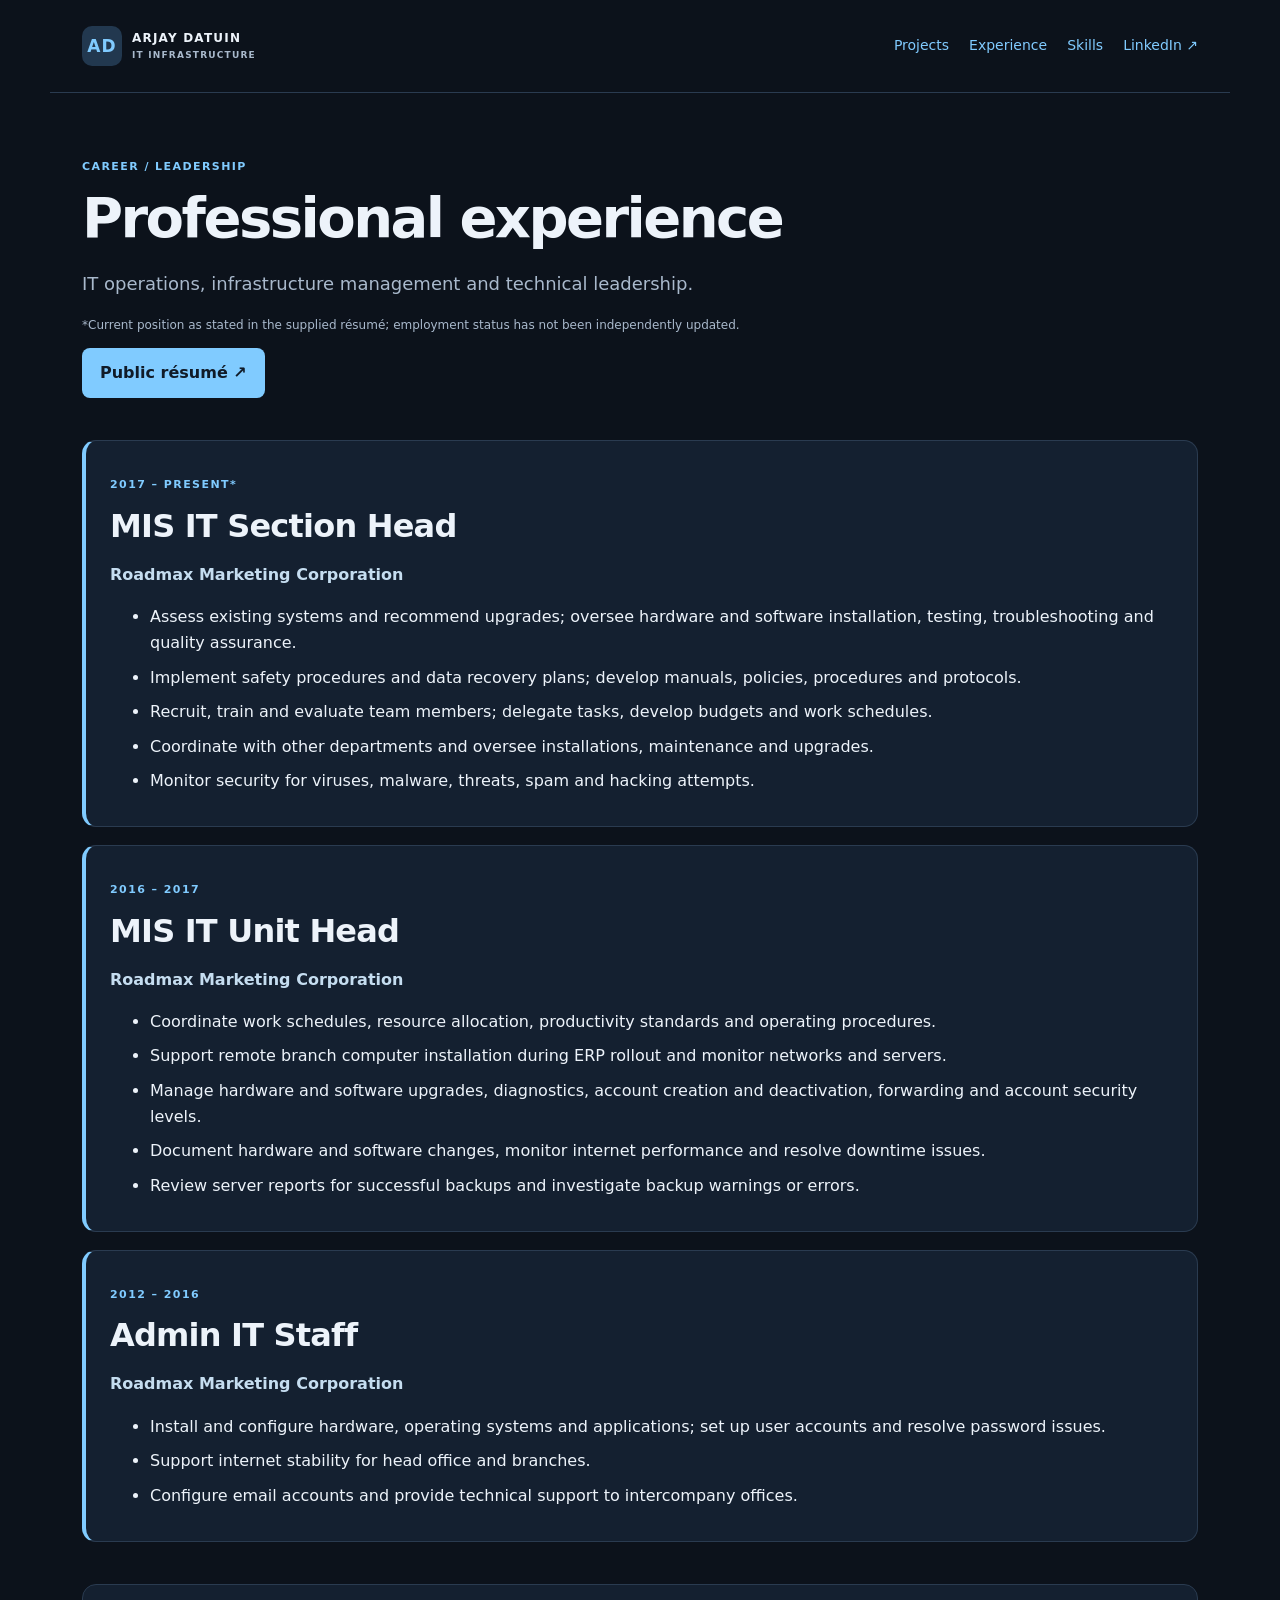
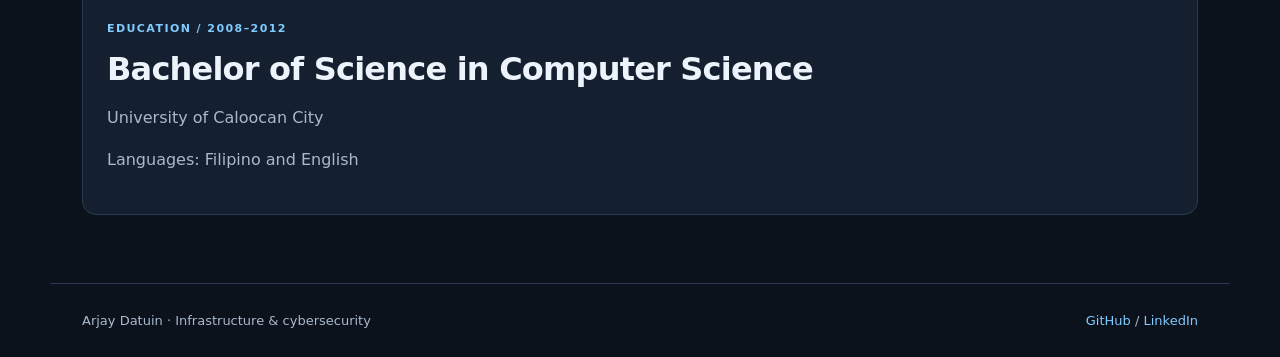
==== experience.html @ 802784c1 "Add files via upload" ====
<!doctype html><html lang="en"><head><meta charset="utf-8"><meta name="viewport" content="width=device-width,initial-scale=1"><meta name="description" content="Career &amp; experience — Arjay Datuin, IT infrastructure and cybersecurity portfolio"><title>Career &amp; experience | Arjay Datuin</title><link rel="stylesheet" href="style.css"></head><body><a class="skip" href="#main">Skip to content</a><header><a class="brand" href="index.html"><span class="monogram">AD</span> <span>ARJAY DATUIN<small> IT INFRASTRUCTURE</small></span></a><nav aria-label="Main navigation"><a href="index.html#projects">Projects</a><a href="experience.html">Experience</a><a href="skills.html">Skills</a><a href="https://www.linkedin.com/in/arjay-datuin-0473b1ba/">LinkedIn ↗</a></nav></header><main id="main"><section class="case-hero"><p class="eyebrow">CAREER / LEADERSHIP</p><h1>Professional experience</h1><p class="lead">IT operations, infrastructure management and technical leadership.</p><p class="fine">*Current position as stated in the supplied résumé; employment status has not been independently updated.</p><a class="button" href="resume.html">Public résumé ↗</a></section><section class="timeline"><article class="role"><p class="eyebrow">2017 – Present*</p><h2>MIS IT Section Head</h2><p class="company">Roadmax Marketing Corporation</p><ul><li>Assess existing systems and recommend upgrades; oversee hardware and software installation, testing, troubleshooting and quality assurance.</li><li>Implement safety procedures and data recovery plans; develop manuals, policies, procedures and protocols.</li><li>Recruit, train and evaluate team members; delegate tasks, develop budgets and work schedules.</li><li>Coordinate with other departments and oversee installations, maintenance and upgrades.</li><li>Monitor security for viruses, malware, threats, spam and hacking attempts.</li></ul></article><article class="role"><p class="eyebrow">2016 – 2017</p><h2>MIS IT Unit Head</h2><p class="company">Roadmax Marketing Corporation</p><ul><li>Coordinate work schedules, resource allocation, productivity standards and operating procedures.</li><li>Support remote branch computer installation during ERP rollout and monitor networks and servers.</li><li>Manage hardware and software upgrades, diagnostics, account creation and deactivation, forwarding and account security levels.</li><li>Document hardware and software changes, monitor internet performance and resolve downtime issues.</li><li>Review server reports for successful backups and investigate backup warnings or errors.</li></ul></article><article class="role"><p class="eyebrow">2012 – 2016</p><h2>Admin IT Staff</h2><p class="company">Roadmax Marketing Corporation</p><ul><li>Install and configure hardware, operating systems and applications; set up user accounts and resolve password issues.</li><li>Support internet stability for head office and branches.</li><li>Configure email accounts and provide technical support to intercompany offices.</li></ul></article></section><section class="panel"><p class="eyebrow">EDUCATION / 2008–2012</p><h2>Bachelor of Science in Computer Science</h2><p>University of Caloocan City</p><p>Languages: Filipino and English</p></section></main><footer><span>Arjay Datuin · Infrastructure &amp; cybersecurity</span><span><a href="https://github.com/arbdatuin">GitHub</a> / <a href="https://www.linkedin.com/in/arjay-datuin-0473b1ba/">LinkedIn</a></span></footer></body></html>
---- style.css ----
:root{color-scheme:dark;--bg:#0c121b;--panel:#142030;--line:#2a3b50;--text:#edf3fa;--muted:#a9b9cc;--accent:#80cbff}*{box-sizing:border-box}html{scroll-behavior:smooth}body{margin:0;background:var(--bg);color:var(--text);font:16px/1.65 system-ui,-apple-system,BlinkMacSystemFont,"Segoe UI",sans-serif}header,main,footer{max-width:1180px;margin:auto;padding:26px 32px}header{display:flex;justify-content:space-between;align-items:center;gap:16px;border-bottom:1px solid var(--line)}.brand{display:flex;align-items:center;gap:10px;color:var(--text);font-size:12px;font-weight:760;letter-spacing:.1em}.brand small{display:block;color:var(--muted);font-size:9px}.monogram{display:grid;place-items:center;width:40px;height:40px;background:#22384f;border-radius:10px;color:var(--accent);font-size:17px}nav{display:flex;gap:20px;flex-wrap:wrap;font-size:14px}a{color:var(--accent);text-decoration:none}a:hover{text-decoration:underline}a:focus-visible,button:focus-visible{outline:2px solid var(--accent);outline-offset:4px}.skip{position:absolute;top:-70px;left:10px;background:var(--panel);padding:10px}.skip:focus{top:10px}.hero{display:grid;grid-template-columns:1.7fr 1fr;gap:40px;align-items:center;padding:60px 0 30px}.hero-aside{border:1px solid var(--line);padding:25px;border-radius:18px;background:linear-gradient(145deg,#192d42,#101b28)}.hero-num{font-size:43px;line-height:1.2;color:var(--accent);font-weight:700;padding:15px 0;border-bottom:1px solid var(--line)}.hero-num span{display:block;font-size:13px;color:var(--muted);font-weight:400;margin:5px 0}.eyebrow,.kicker{font-size:11px;font-weight:750;letter-spacing:.13em;text-transform:uppercase;color:var(--accent)}.dot{display:inline-block;width:8px;height:8px;background:#80cbff;border-radius:100%;margin-right:5px}h1{font-size:clamp(38px,6vw,76px);line-height:1.08;letter-spacing:-.045em;margin:12px 0 20px}.case-hero h1{font-size:clamp(36px,5vw,56px)}h2{font-size:clamp(24px,3vw,32px);line-height:1.25;letter-spacing:-.025em;margin:10px 0 15px}.hero h2{font-weight:520;color:#dce6f1;font-size:clamp(20px,3vw,28px)}h3{font-size:21px;line-height:1.28;margin:12px 0}p{color:var(--muted)}.lead{font-size:18px;max-width:760px}.accent{color:var(--accent)}.actions{display:flex;gap:16px;align-items:center;flex-wrap:wrap;margin-top:25px}.button{display:inline-block;border:0;cursor:pointer;background:var(--accent);color:#101b28;padding:12px 18px;border-radius:8px;font:inherit;font-weight:700}.secondary{padding:10px 0}.section-heading{display:flex;justify-content:space-between;gap:24px;align-items:end;border-top:1px solid var(--line);padding-top:24px}.section-heading>p{max-width:340px}.grid{display:grid;grid-template-columns:repeat(auto-fit,minmax(min(100%,290px),1fr));gap:16px}.project-grid{grid-template-columns:repeat(3,minmax(0,1fr));margin-top:18px}.project,article,.panel{background:var(--panel);border:1px solid var(--line);border-radius:14px;padding:24px}.project{display:flex;flex-direction:column;align-items:flex-start}.project-top{display:flex;align-items:center;gap:12px}.number{color:var(--accent);font-size:28px;font-weight:650}.project-link{font-weight:650}.project .project-link{margin-top:auto;border-top:1px solid var(--line);padding-top:14px;width:100%;display:flex;justify-content:space-between}.tags{display:flex;flex-wrap:wrap;gap:8px}.tags span{background:#1c2e42;border:1px solid #35506b;color:#c5ddf0;padding:5px 10px;border-radius:20px;font-size:13px}.fine{font-size:12px;color:var(--muted)}section{margin-bottom:42px}.split{display:grid;grid-template-columns:1fr 1fr;gap:24px;align-items:center}.contact{border-top:1px solid var(--line);display:flex;justify-content:space-between;align-items:center;gap:20px;padding-top:24px}.case-hero{padding-top:28px}.timeline{display:grid;gap:18px}.role{border-left:4px solid var(--accent)}.company{font-weight:650;color:#c5ddf0}.role ul,li{margin:8px 0}img{max-width:100%;height:auto;border-radius:10px}.notice{border-left:3px solid var(--accent);padding-left:16px}.metrics{display:grid;grid-template-columns:repeat(auto-fit,minmax(140px,1fr));gap:12px;margin:24px 0}.metrics div{border:1px solid var(--line);border-radius:10px;padding:16px;background:#101a28}.metrics strong{display:block;color:var(--accent);font-size:clamp(22px,4vw,32px);line-height:1.25}.metrics small{color:var(--muted)}footer{border-top:1px solid var(--line);display:flex;justify-content:space-between;flex-wrap:wrap;gap:12px;color:var(--muted);font-size:13px}table{width:100%;border-collapse:collapse}td,th{padding:10px;text-align:left;border-bottom:1px solid var(--line)}@media(max-width:850px){.hero,.split{grid-template-columns:1fr}.hero{gap:16px;padding-top:30px}.project-grid{grid-template-columns:repeat(2,minmax(0,1fr))}.section-heading,.contact{display:block}}@media(max-width:580px){header,main,footer{padding:18px}header{align-items:flex-start;flex-direction:column}nav{gap:14px}.project-grid{grid-template-columns:1fr}.hero-aside{padding:18px}.hero-num{font-size:34px}section{margin-bottom:30px}}@media print{body{background:white;color:#111;font-size:11pt}p,.fine,.company,.eyebrow{color:#333}header,footer,button,.skip{display:none}main{padding:0;max-width:100%}.role,.panel,article{background:white;border:1px solid #ccc;break-inside:avoid;padding:12px}section{margin-bottom:16px}h1{font-size:30pt}h2{font-size:18pt}a{color:#111}}
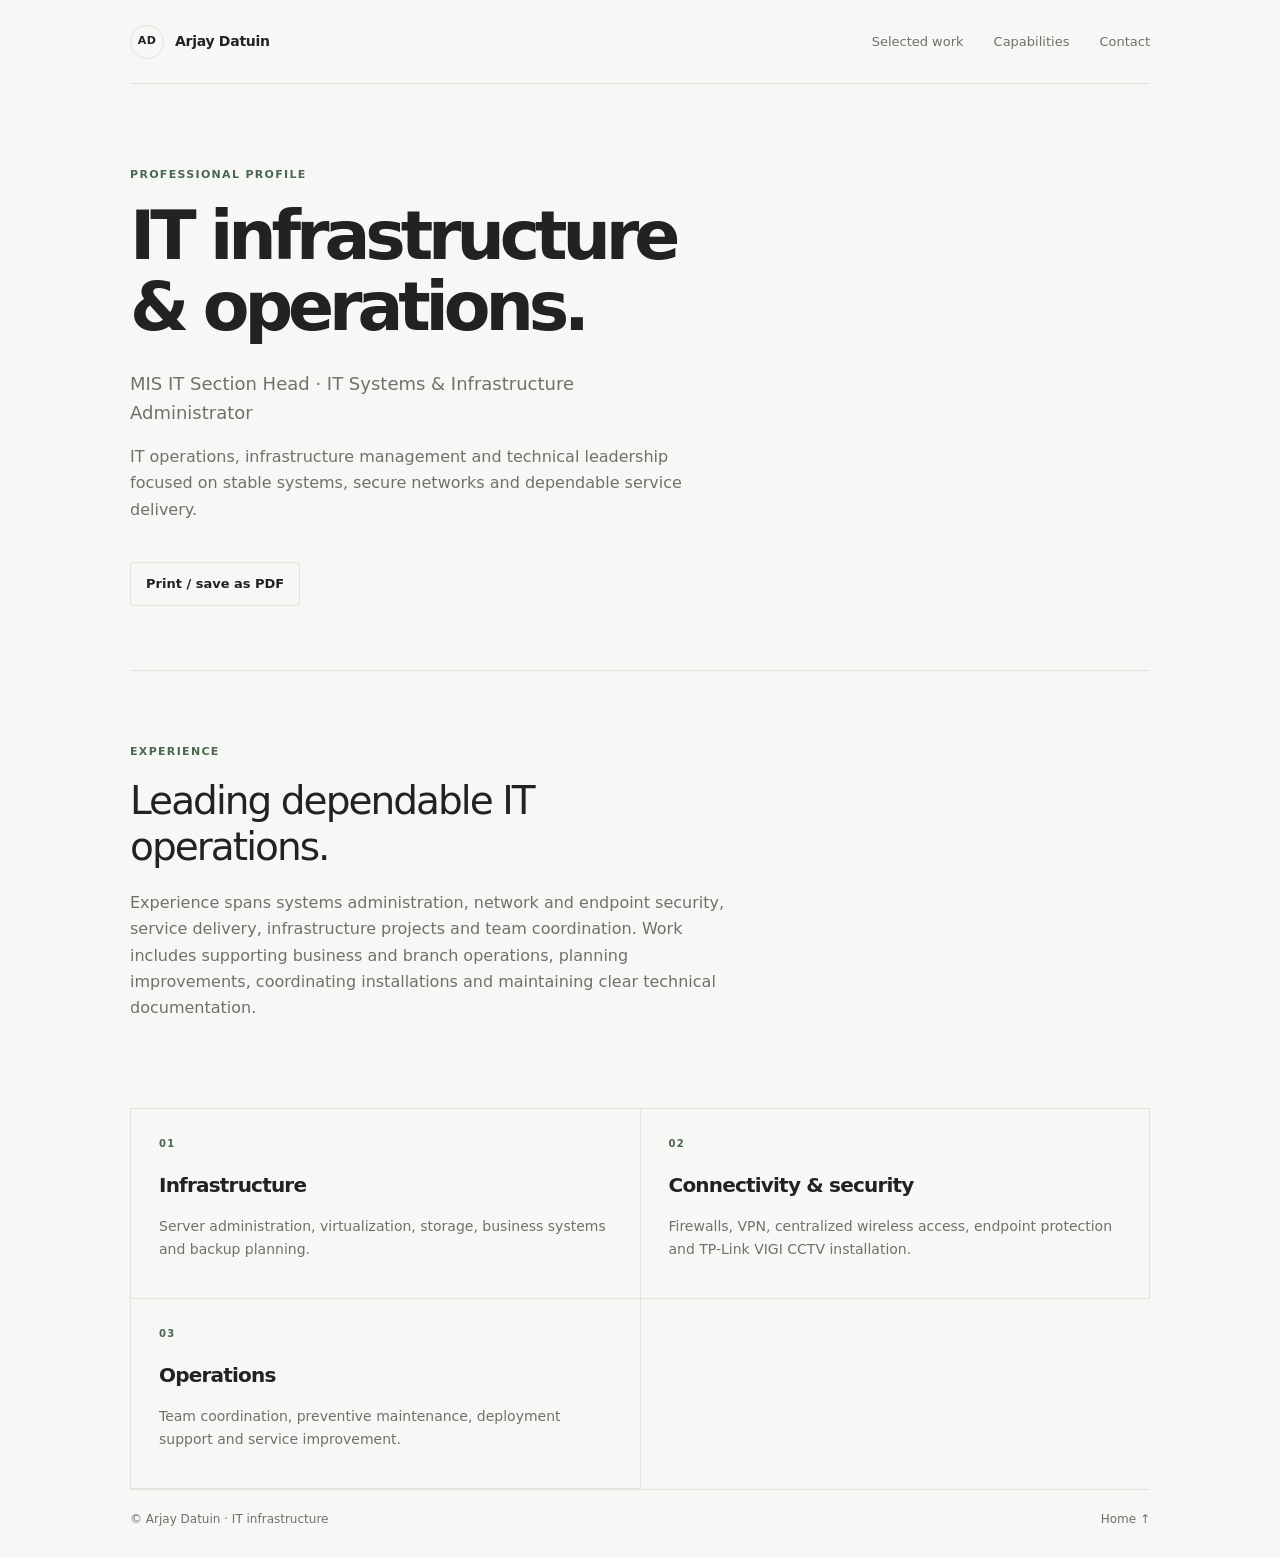
==== commit 1b3174c7: "Make portfolio minimalist and add Omada and VIGI capabilities" ====
--- a/experience.html
+++ b/experience.html
@@ -1 +1,19 @@
-<!doctype html><html lang="en"><head><meta charset="utf-8"><meta name="viewport" content="width=device-width,initial-scale=1"><meta name="description" content="Career &amp; experience — Arjay Datuin, IT infrastructure and cybersecurity portfolio"><title>Career &amp; experience | Arjay Datuin</title><link rel="stylesheet" href="style.css"></head><body><a class="skip" href="#main">Skip to content</a><header><a class="brand" href="index.html"><span class="monogram">AD</span> <span>ARJAY DATUIN<small> IT INFRASTRUCTURE</small></span></a><nav aria-label="Main navigation"><a href="index.html#projects">Projects</a><a href="experience.html">Experience</a><a href="skills.html">Skills</a><a href="https://www.linkedin.com/in/arjay-datuin-0473b1ba/">LinkedIn ↗</a></nav></header><main id="main"><section class="case-hero"><p class="eyebrow">CAREER / LEADERSHIP</p><h1>Professional experience</h1><p class="lead">IT operations, infrastructure management and technical leadership.</p><p class="fine">*Current position as stated in the supplied résumé; employment status has not been independently updated.</p><a class="button" href="resume.html">Public résumé ↗</a></section><section class="timeline"><article class="role"><p class="eyebrow">2017 – Present*</p><h2>MIS IT Section Head</h2><p class="company">Roadmax Marketing Corporation</p><ul><li>Assess existing systems and recommend upgrades; oversee hardware and software installation, testing, troubleshooting and quality assurance.</li><li>Implement safety procedures and data recovery plans; develop manuals, policies, procedures and protocols.</li><li>Recruit, train and evaluate team members; delegate tasks, develop budgets and work schedules.</li><li>Coordinate with other departments and oversee installations, maintenance and upgrades.</li><li>Monitor security for viruses, malware, threats, spam and hacking attempts.</li></ul></article><article class="role"><p class="eyebrow">2016 – 2017</p><h2>MIS IT Unit Head</h2><p class="company">Roadmax Marketing Corporation</p><ul><li>Coordinate work schedules, resource allocation, productivity standards and operating procedures.</li><li>Support remote branch computer installation during ERP rollout and monitor networks and servers.</li><li>Manage hardware and software upgrades, diagnostics, account creation and deactivation, forwarding and account security levels.</li><li>Document hardware and software changes, monitor internet performance and resolve downtime issues.</li><li>Review server reports for successful backups and investigate backup warnings or errors.</li></ul></article><article class="role"><p class="eyebrow">2012 – 2016</p><h2>Admin IT Staff</h2><p class="company">Roadmax Marketing Corporation</p><ul><li>Install and configure hardware, operating systems and applications; set up user accounts and resolve password issues.</li><li>Support internet stability for head office and branches.</li><li>Configure email accounts and provide technical support to intercompany offices.</li></ul></article></section><section class="panel"><p class="eyebrow">EDUCATION / 2008–2012</p><h2>Bachelor of Science in Computer Science</h2><p>University of Caloocan City</p><p>Languages: Filipino and English</p></section></main><footer><span>Arjay Datuin · Infrastructure &amp; cybersecurity</span><span><a href="https://github.com/arbdatuin">GitHub</a> / <a href="https://www.linkedin.com/in/arjay-datuin-0473b1ba/">LinkedIn</a></span></footer></body></html>+<!doctype html>
+<html lang="en">
+<head>
+  <meta charset="utf-8">
+  <meta name="viewport" content="width=device-width, initial-scale=1">
+  <meta name="description" content="Professional profile of Arjay Datuin, IT infrastructure and operations leader.">
+  <title>Professional Profile — Arjay Datuin</title>
+  <link rel="stylesheet" href="style.css">
+</head>
+<body>
+  <header class="site-header"><a class="brand" href="index.html"><span class="brand-mark">AD</span><span>Arjay Datuin</span></a><nav aria-label="Main navigation"><a href="index.html#work">Selected work</a><a href="skills.html">Capabilities</a><a href="index.html#contact">Contact</a></nav></header>
+  <main id="main">
+    <section class="intro compact-intro"><p class="eyebrow">Professional profile</p><h1>IT infrastructure<br>&amp; operations.</h1><p class="intro-copy">MIS IT Section Head · IT Systems &amp; Infrastructure Administrator</p><p class="profile-copy">IT operations, infrastructure management and technical leadership focused on stable systems, secure networks and dependable service delivery.</p><a class="button" href="javascript:window.print()">Print / save as PDF</a></section>
+    <section class="about-section"><p class="eyebrow">Experience</p><h2>Leading dependable IT operations.</h2><p>Experience spans systems administration, network and endpoint security, service delivery, infrastructure projects and team coordination. Work includes supporting business and branch operations, planning improvements, coordinating installations and maintaining clear technical documentation.</p></section>
+    <section class="capability-grid" aria-label="Areas of focus"><article class="capability"><p class="eyebrow">01</p><h2>Infrastructure</h2><p>Server administration, virtualization, storage, business systems and backup planning.</p></article><article class="capability"><p class="eyebrow">02</p><h2>Connectivity &amp; security</h2><p>Firewalls, VPN, centralized wireless access, endpoint protection and TP-Link VIGI CCTV installation.</p></article><article class="capability"><p class="eyebrow">03</p><h2>Operations</h2><p>Team coordination, preventive maintenance, deployment support and service improvement.</p></article></section>
+  </main>
+  <footer><span>© Arjay Datuin · IT infrastructure</span><a href="index.html">Home ↑</a></footer>
+</body>
+</html>
--- a/style.css
+++ b/style.css
@@ -1 +1 @@
-:root{color-scheme:dark;--bg:#0c121b;--panel:#142030;--line:#2a3b50;--text:#edf3fa;--muted:#a9b9cc;--accent:#80cbff}*{box-sizing:border-box}html{scroll-behavior:smooth}body{margin:0;background:var(--bg);color:var(--text);font:16px/1.65 system-ui,-apple-system,BlinkMacSystemFont,"Segoe UI",sans-serif}header,main,footer{max-width:1180px;margin:auto;padding:26px 32px}header{display:flex;justify-content:space-between;align-items:center;gap:16px;border-bottom:1px solid var(--line)}.brand{display:flex;align-items:center;gap:10px;color:var(--text);font-size:12px;font-weight:760;letter-spacing:.1em}.brand small{display:block;color:var(--muted);font-size:9px}.monogram{display:grid;place-items:center;width:40px;height:40px;background:#22384f;border-radius:10px;color:var(--accent);font-size:17px}nav{display:flex;gap:20px;flex-wrap:wrap;font-size:14px}a{color:var(--accent);text-decoration:none}a:hover{text-decoration:underline}a:focus-visible,button:focus-visible{outline:2px solid var(--accent);outline-offset:4px}.skip{position:absolute;top:-70px;left:10px;background:var(--panel);padding:10px}.skip:focus{top:10px}.hero{display:grid;grid-template-columns:1.7fr 1fr;gap:40px;align-items:center;padding:60px 0 30px}.hero-aside{border:1px solid var(--line);padding:25px;border-radius:18px;background:linear-gradient(145deg,#192d42,#101b28)}.hero-num{font-size:43px;line-height:1.2;color:var(--accent);font-weight:700;padding:15px 0;border-bottom:1px solid var(--line)}.hero-num span{display:block;font-size:13px;color:var(--muted);font-weight:400;margin:5px 0}.eyebrow,.kicker{font-size:11px;font-weight:750;letter-spacing:.13em;text-transform:uppercase;color:var(--accent)}.dot{display:inline-block;width:8px;height:8px;background:#80cbff;border-radius:100%;margin-right:5px}h1{font-size:clamp(38px,6vw,76px);line-height:1.08;letter-spacing:-.045em;margin:12px 0 20px}.case-hero h1{font-size:clamp(36px,5vw,56px)}h2{font-size:clamp(24px,3vw,32px);line-height:1.25;letter-spacing:-.025em;margin:10px 0 15px}.hero h2{font-weight:520;color:#dce6f1;font-size:clamp(20px,3vw,28px)}h3{font-size:21px;line-height:1.28;margin:12px 0}p{color:var(--muted)}.lead{font-size:18px;max-width:760px}.accent{color:var(--accent)}.actions{display:flex;gap:16px;align-items:center;flex-wrap:wrap;margin-top:25px}.button{display:inline-block;border:0;cursor:pointer;background:var(--accent);color:#101b28;padding:12px 18px;border-radius:8px;font:inherit;font-weight:700}.secondary{padding:10px 0}.section-heading{display:flex;justify-content:space-between;gap:24px;align-items:end;border-top:1px solid var(--line);padding-top:24px}.section-heading>p{max-width:340px}.grid{display:grid;grid-template-columns:repeat(auto-fit,minmax(min(100%,290px),1fr));gap:16px}.project-grid{grid-template-columns:repeat(3,minmax(0,1fr));margin-top:18px}.project,article,.panel{background:var(--panel);border:1px solid var(--line);border-radius:14px;padding:24px}.project{display:flex;flex-direction:column;align-items:flex-start}.project-top{display:flex;align-items:center;gap:12px}.number{color:var(--accent);font-size:28px;font-weight:650}.project-link{font-weight:650}.project .project-link{margin-top:auto;border-top:1px solid var(--line);padding-top:14px;width:100%;display:flex;justify-content:space-between}.tags{display:flex;flex-wrap:wrap;gap:8px}.tags span{background:#1c2e42;border:1px solid #35506b;color:#c5ddf0;padding:5px 10px;border-radius:20px;font-size:13px}.fine{font-size:12px;color:var(--muted)}section{margin-bottom:42px}.split{display:grid;grid-template-columns:1fr 1fr;gap:24px;align-items:center}.contact{border-top:1px solid var(--line);display:flex;justify-content:space-between;align-items:center;gap:20px;padding-top:24px}.case-hero{padding-top:28px}.timeline{display:grid;gap:18px}.role{border-left:4px solid var(--accent)}.company{font-weight:650;color:#c5ddf0}.role ul,li{margin:8px 0}img{max-width:100%;height:auto;border-radius:10px}.notice{border-left:3px solid var(--accent);padding-left:16px}.metrics{display:grid;grid-template-columns:repeat(auto-fit,minmax(140px,1fr));gap:12px;margin:24px 0}.metrics div{border:1px solid var(--line);border-radius:10px;padding:16px;background:#101a28}.metrics strong{display:block;color:var(--accent);font-size:clamp(22px,4vw,32px);line-height:1.25}.metrics small{color:var(--muted)}footer{border-top:1px solid var(--line);display:flex;justify-content:space-between;flex-wrap:wrap;gap:12px;color:var(--muted);font-size:13px}table{width:100%;border-collapse:collapse}td,th{padding:10px;text-align:left;border-bottom:1px solid var(--line)}@media(max-width:850px){.hero,.split{grid-template-columns:1fr}.hero{gap:16px;padding-top:30px}.project-grid{grid-template-columns:repeat(2,minmax(0,1fr))}.section-heading,.contact{display:block}}@media(max-width:580px){header,main,footer{padding:18px}header{align-items:flex-start;flex-direction:column}nav{gap:14px}.project-grid{grid-template-columns:1fr}.hero-aside{padding:18px}.hero-num{font-size:34px}section{margin-bottom:30px}}@media print{body{background:white;color:#111;font-size:11pt}p,.fine,.company,.eyebrow{color:#333}header,footer,button,.skip{display:none}main{padding:0;max-width:100%}.role,.panel,article{background:white;border:1px solid #ccc;break-inside:avoid;padding:12px}section{margin-bottom:16px}h1{font-size:30pt}h2{font-size:18pt}a{color:#111}}+:root{color-scheme:light;--bg:#f7f7f5;--surface:#fff;--text:#20231f;--muted:#6d726b;--line:#e1e3dc;--accent:#4b684f;--width:1020px}*{box-sizing:border-box}html{scroll-behavior:smooth;scroll-padding-top:28px}body{margin:0;background:var(--bg);color:var(--text);font:16px/1.65 system-ui,-apple-system,BlinkMacSystemFont,"Segoe UI",sans-serif;-webkit-font-smoothing:antialiased}a{color:inherit;text-decoration:none}a:hover{color:var(--accent)}a:focus-visible,button:focus-visible{outline:2px solid var(--accent);outline-offset:4px}.site-header,main,footer{width:min(var(--width),calc(100% - 64px));margin-inline:auto}.site-header{min-height:84px;display:flex;align-items:center;justify-content:space-between;gap:24px;border-bottom:1px solid var(--line)}.brand{display:flex;align-items:center;gap:11px;font-size:14px;font-weight:650;letter-spacing:-.02em}.brand-mark{display:grid;place-items:center;width:34px;height:34px;border:1px solid var(--line);border-radius:50%;font-size:11px;letter-spacing:.03em}.site-header nav{display:flex;align-items:center;gap:30px;font-size:13px;color:var(--muted)}.site-header nav a[aria-current=page]{color:var(--text)}.intro{padding:105px 0 116px;max-width:780px}.eyebrow{margin:0 0 17px;color:var(--accent);font-size:11px;font-weight:650;letter-spacing:.12em;text-transform:uppercase}.intro h1{margin:0;font-size:clamp(48px,8vw,82px);font-weight:550;letter-spacing:-.075em;line-height:1.04}.intro-copy{max-width:540px;margin:26px 0 0;color:var(--muted);font-size:18px;line-height:1.65}.text-link{display:inline-flex;gap:12px;align-items:center;margin-top:27px;font-size:14px;font-weight:600}.text-link span,.contact-links span{color:var(--accent)}.work-section{padding:38px 0 88px;border-top:1px solid var(--line)}.section-heading{display:grid;grid-template-columns:1fr 2fr;gap:24px;align-items:start;margin-bottom:25px}.section-heading .eyebrow{margin-top:11px}.section-heading h2,.about-section h2,.contact-section h2{max-width:560px;margin:0;font-size:clamp(27px,4vw,39px);font-weight:520;letter-spacing:-.05em;line-height:1.18}.work-list{border-top:1px solid var(--line)}.work-item{display:grid;grid-template-columns:1fr 2fr;gap:24px;padding:24px 0;border-bottom:1px solid var(--line)}.work-index{padding-top:4px;color:#969b91;font-size:12px;font-variant-numeric:tabular-nums}.work-item h3{margin:0 0 5px;font-size:17px;font-weight:620;letter-spacing:-.025em}.work-item p{margin:0;color:var(--muted);font-size:14px}.work-item .work-tags{margin-top:9px;color:var(--accent);font-size:12px}.about-section{padding:72px 0 86px;border-top:1px solid var(--line)}.about-section>p:not(.eyebrow){max-width:620px;margin:20px 0 0;color:var(--muted)}.contact-section{display:flex;justify-content:space-between;align-items:end;gap:32px;padding:36px 0 70px;border-top:1px solid var(--line)}.contact-section h2{font-size:32px}.contact-links{display:flex;gap:25px;font-size:14px;font-weight:550}.contact-links a{white-space:nowrap}footer{display:flex;justify-content:space-between;gap:16px;padding:20px 0 28px;border-top:1px solid var(--line);color:var(--muted);font-size:12px}.compact-intro{padding:82px 0 64px}.compact-intro h1{font-size:clamp(46px,7vw,68px)}.profile-copy{max-width:600px;color:var(--muted)}.button{display:inline-block;margin-top:23px;padding:10px 15px;border:1px solid var(--line);border-radius:4px;background:transparent;color:var(--text);font:inherit;font-size:13px;font-weight:600;cursor:pointer}.button:hover{border-color:var(--accent);color:var(--accent)}.capability-grid{display:grid;grid-template-columns:repeat(2,minmax(0,1fr));border-top:1px solid var(--line);border-left:1px solid var(--line)}.capability{min-height:190px;padding:27px 28px;border-right:1px solid var(--line);border-bottom:1px solid var(--line)}.capability .eyebrow{font-size:10px}.capability h2{margin:0 0 13px;font-size:20px;font-weight:570;letter-spacing:-.04em}.capability ul{margin:0;padding:0;list-style:none;color:var(--muted);font-size:14px}.capability li+li{margin-top:7px}.capability>p:not(.eyebrow){margin:0;color:var(--muted);font-size:14px}.capability-grid+.about-section{margin-top:72px}.print-page .capability-grid{margin-bottom:70px}@media(max-width:680px){.site-header,main,footer{width:calc(100% - 40px)}.site-header{min-height:72px;align-items:flex-start;padding:18px 0;flex-direction:column;gap:15px}.site-header nav{gap:20px;flex-wrap:wrap;font-size:12px}.intro{padding:78px 0 86px}.intro-copy{font-size:16px}.section-heading,.work-item{grid-template-columns:1fr;gap:8px}.section-heading{margin-bottom:20px}.section-heading .eyebrow{margin:0}.work-item{padding:20px 0}.work-index{padding:0}.about-section{padding:54px 0 62px}.contact-section{align-items:flex-start;flex-direction:column;padding-bottom:48px}.contact-links{flex-wrap:wrap}.capability-grid{grid-template-columns:1fr}.capability{min-height:0;padding:23px 20px}.compact-intro{padding:64px 0 52px}footer{font-size:11px}}@media print{body{background:#fff;font-size:11pt}.site-header,footer,.button{display:none!important}.site-header,main{width:100%}.intro{padding:0 0 22px}.intro h1{font-size:32pt}.intro-copy{margin-top:10px}.about-section{padding:20px 0}.capability-grid{grid-template-columns:repeat(2,1fr)}.capability{min-height:0;padding:14px}.contact-section{padding:18px 0}.work-item,.capability{break-inside:avoid}}
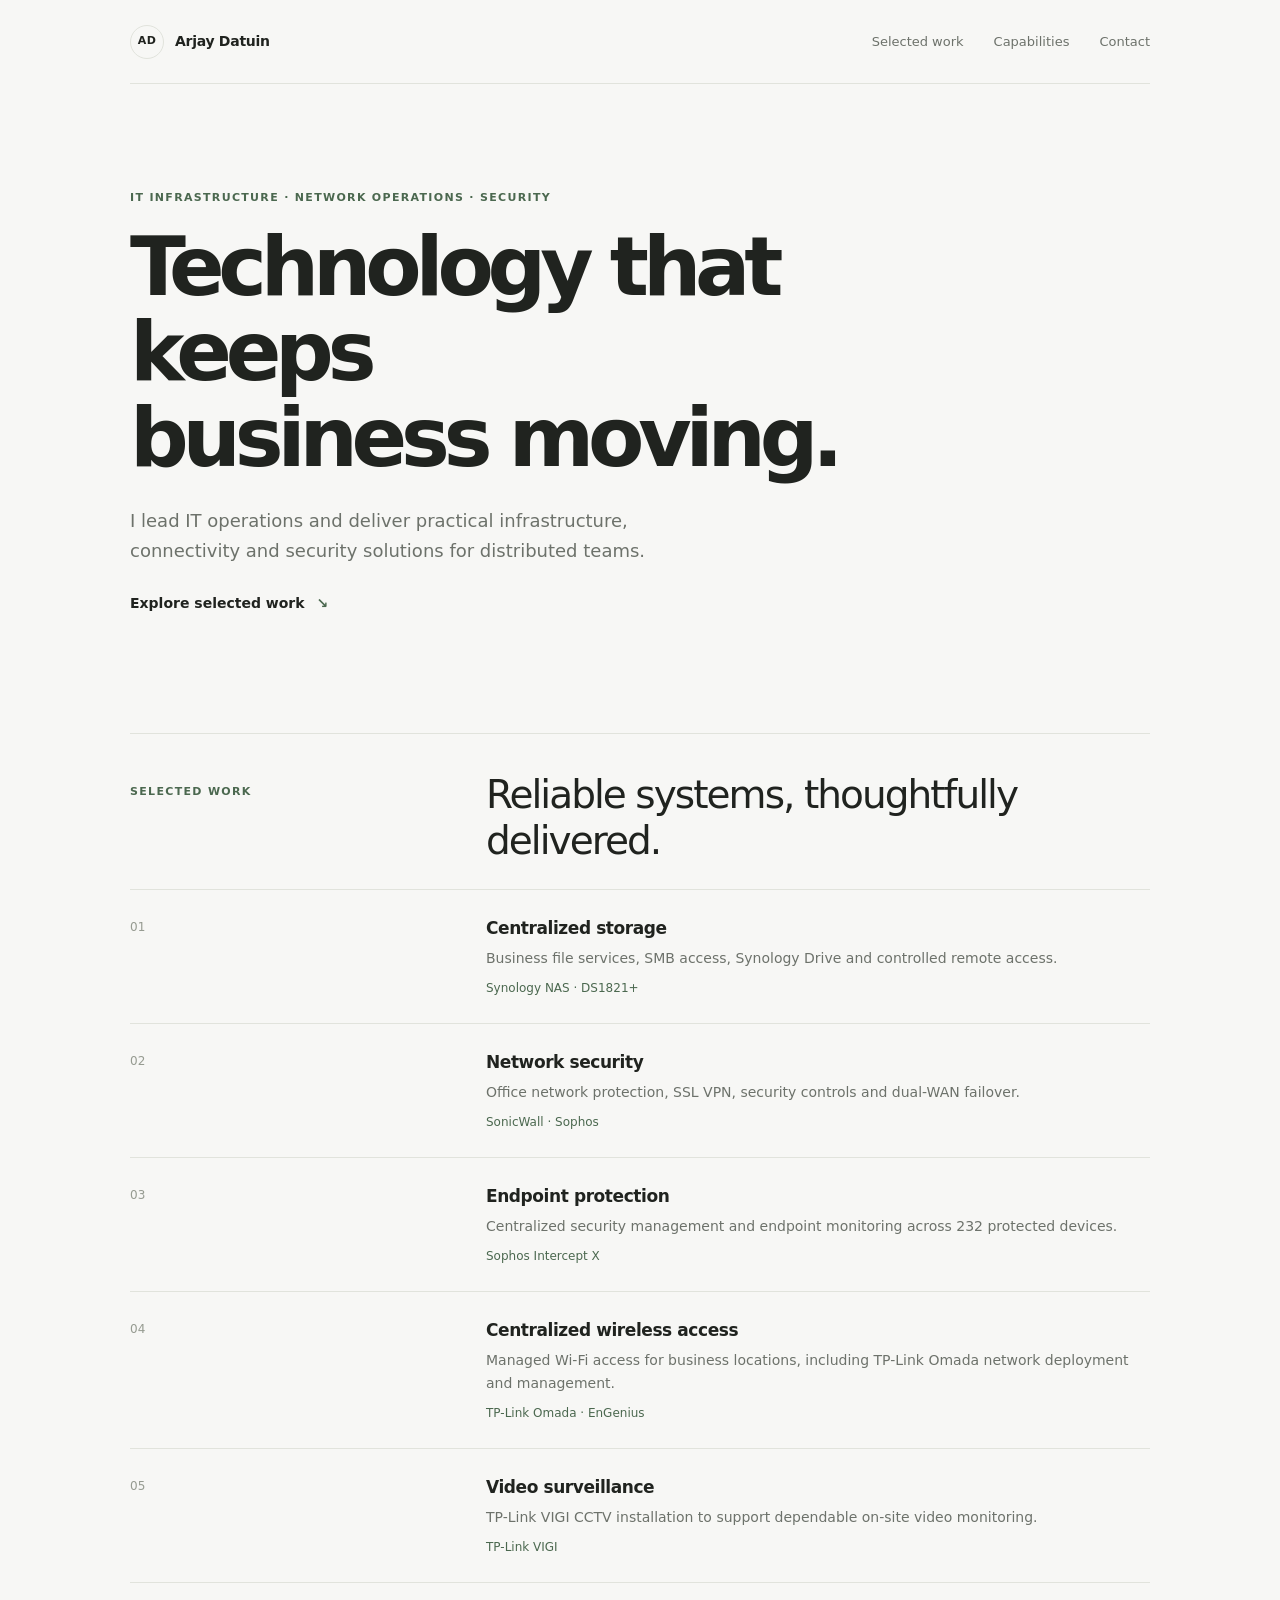
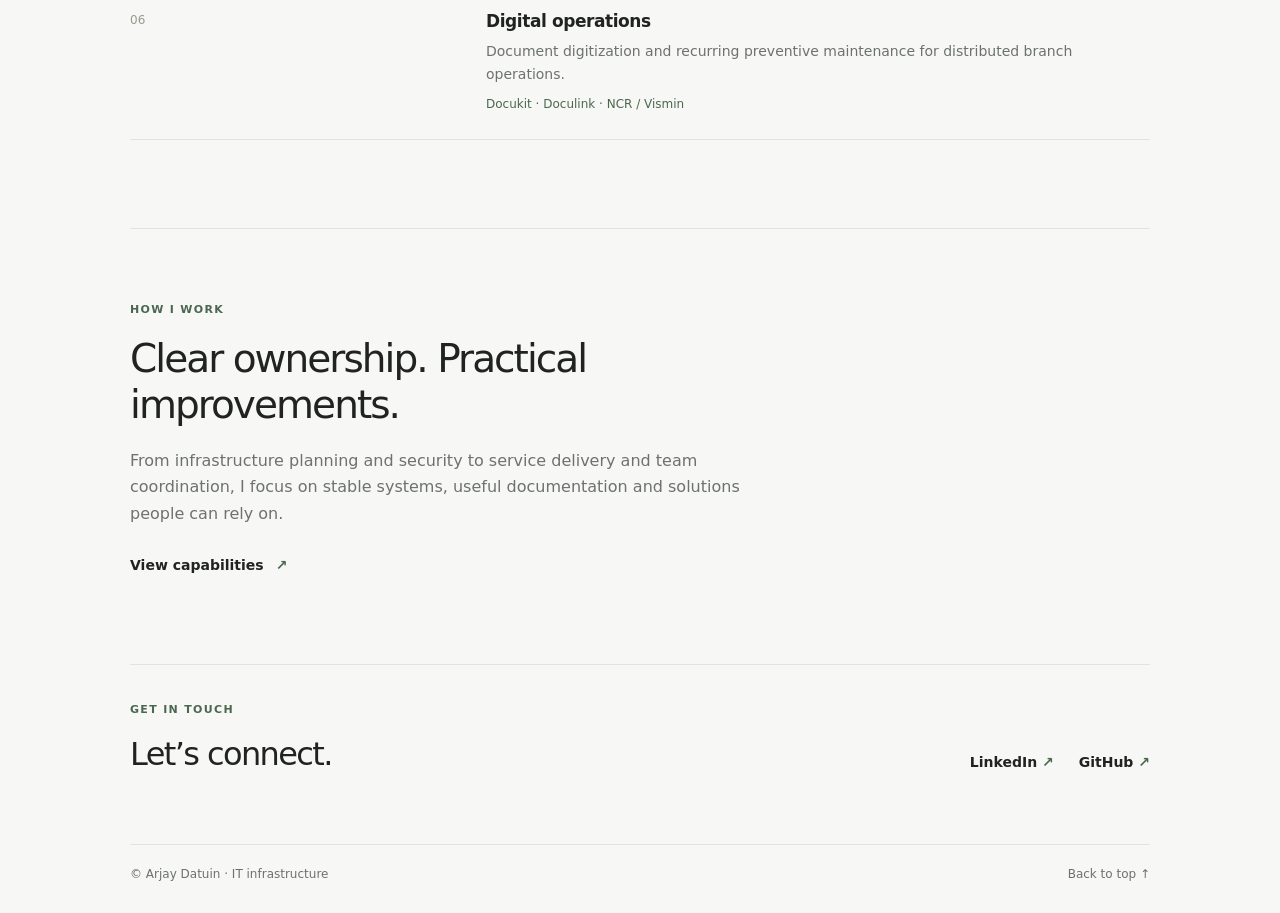
==== commit 100f7ad3: "Remove the dedicated experience page and redirect it to the homepage" ====
--- a/experience.html
+++ b/experience.html
@@ -2,18 +2,15 @@
 <html lang="en">
 <head>
   <meta charset="utf-8">
+  <meta http-equiv="refresh" content="0; url=index.html">
   <meta name="viewport" content="width=device-width, initial-scale=1">
-  <meta name="description" content="Professional profile of Arjay Datuin, IT infrastructure and operations leader.">
-  <title>Professional Profile — Arjay Datuin</title>
-  <link rel="stylesheet" href="style.css">
+  <meta name="description" content="Redirecting to Arjay Datuin portfolio.">
+  <title>Redirecting...</title>
+  <script>
+    window.location.replace('index.html');
+  </script>
 </head>
 <body>
-  <header class="site-header"><a class="brand" href="index.html"><span class="brand-mark">AD</span><span>Arjay Datuin</span></a><nav aria-label="Main navigation"><a href="index.html#work">Selected work</a><a href="skills.html">Capabilities</a><a href="index.html#contact">Contact</a></nav></header>
-  <main id="main">
-    <section class="intro compact-intro"><p class="eyebrow">Professional profile</p><h1>IT infrastructure<br>&amp; operations.</h1><p class="intro-copy">MIS IT Section Head · IT Systems &amp; Infrastructure Administrator</p><p class="profile-copy">IT operations, infrastructure management and technical leadership focused on stable systems, secure networks and dependable service delivery.</p><a class="button" href="javascript:window.print()">Print / save as PDF</a></section>
-    <section class="about-section"><p class="eyebrow">Experience</p><h2>Leading dependable IT operations.</h2><p>Experience spans systems administration, network and endpoint security, service delivery, infrastructure projects and team coordination. Work includes supporting business and branch operations, planning improvements, coordinating installations and maintaining clear technical documentation.</p></section>
-    <section class="capability-grid" aria-label="Areas of focus"><article class="capability"><p class="eyebrow">01</p><h2>Infrastructure</h2><p>Server administration, virtualization, storage, business systems and backup planning.</p></article><article class="capability"><p class="eyebrow">02</p><h2>Connectivity &amp; security</h2><p>Firewalls, VPN, centralized wireless access, endpoint protection and TP-Link VIGI CCTV installation.</p></article><article class="capability"><p class="eyebrow">03</p><h2>Operations</h2><p>Team coordination, preventive maintenance, deployment support and service improvement.</p></article></section>
-  </main>
-  <footer><span>© Arjay Datuin · IT infrastructure</span><a href="index.html">Home ↑</a></footer>
+  <p>Redirecting to the portfolio home...</p>
 </body>
 </html>
